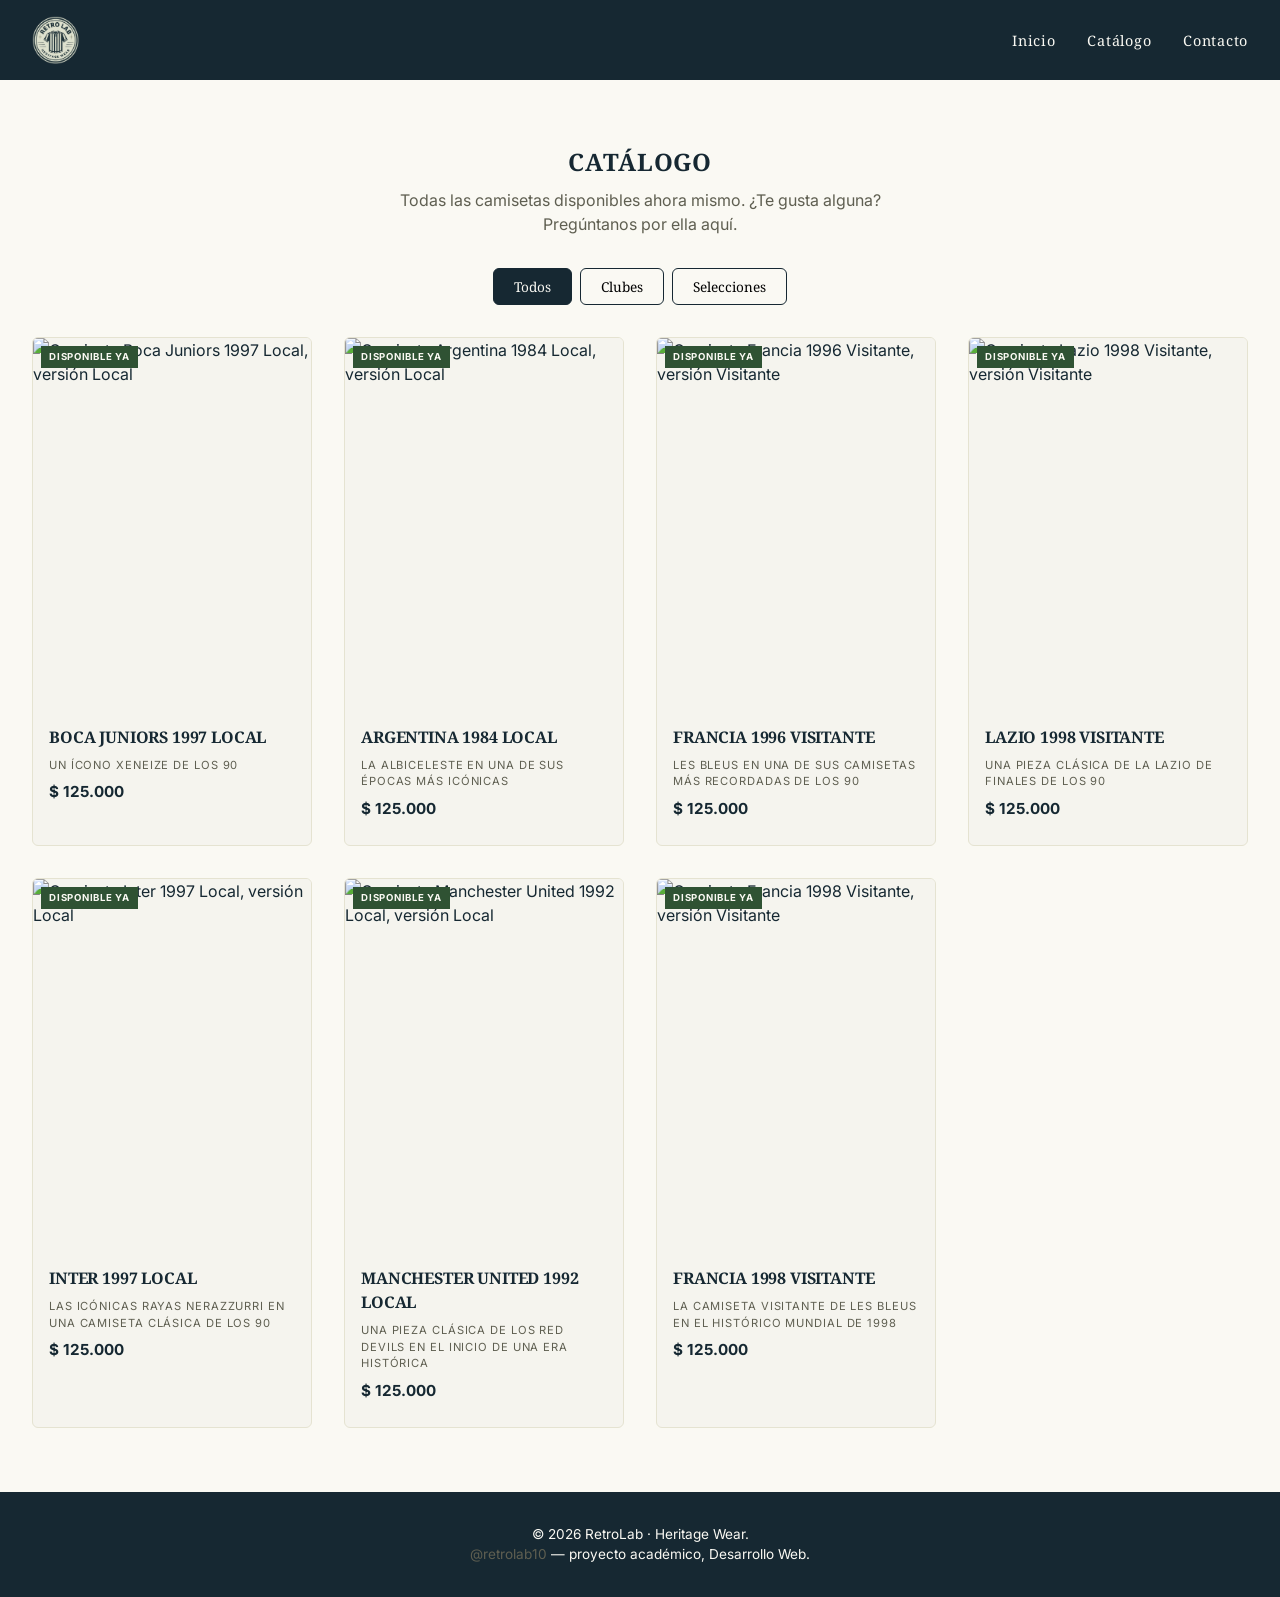
==== catalogo.html @ ea97b3aa "fix: navbar fija al hacer scroll, posición del botón hamburguesa en móvil y catálogo en 2 columnas" ====
<!DOCTYPE html>
<html lang="es">
<head>
  <meta charset="UTF-8">
  <meta name="viewport" content="width=device-width, initial-scale=1.0">
  <title>Catálogo · RetroLab</title>
  <link rel="preconnect" href="https://fonts.googleapis.com">
  <link href="https://fonts.googleapis.com/css2?family=Noto+Serif:ital,wght@0,400;0,600;0,700;1,400&family=Inter:wght@400;500;600;700&display=swap" rel="stylesheet">
  <link rel="stylesheet" href="styles.css">
</head>
<body>

  <header>
    <a href="index.html" class="logo">
      <img src="img/logo-retrolab.png" alt="Logo de RetroLab, sello circular con una camiseta a rayas y el texto Heritage Wear">
    </a>
    <div class="nav-wrapper">
      <button id="menu-toggle" class="menu-toggle" aria-label="Abrir menú" aria-expanded="false">
        <span></span><span></span><span></span>
      </button>
      <nav id="nav-menu">
        <ul>
          <li><a href="index.html#hero">Inicio</a></li>
          <li><a href="catalogo.html">Catálogo</a></li>
          <li><a href="index.html#contacto">Contacto</a></li>
        </ul>
      </nav>
    </div>
  </header>

  <main>

    <section id="catalogo" class="pagina-catalogo">
      <h1>Catálogo</h1>
      <p class="catalogo-intro">Todas las camisetas disponibles ahora mismo. ¿Te gusta alguna? Pregúntanos por ella aquí</a>.</p>

      <div class="filtros" id="filtros">
        <button data-categoria="todos" class="activo">Todos</button>
        <button data-categoria="clubes">Clubes</button>
        <button data-categoria="selecciones">Selecciones</button>
      </div>

      <div class="catalogo-grid" id="catalogo-grid">
      </div>
    </section>

  </main>

  <footer>
    <p>&copy; 2026 RetroLab · Heritage Wear.</p>
    <p><a href="https://www.instagram.com/retrolab10" target="_blank" rel="noopener">@retrolab10</a> — proyecto académico, Desarrollo Web.</p>
  </footer>

  <script src="script.js" defer></script>
</body>
</html>
---- styles.css ----
/* ============================================
   VARIABLES — paleta real de RetroLab
   ============================================ */
:root {
  --color-navy: #162832;     /* texto principal, header, botones */
  --color-cream: #FAF9F3;    /* fondo general */
  --color-paper: #F5F4EE;    /* fondo de imágenes/tarjetas */
  --color-clay: #E5E3D1;     /* bordes suaves, detalles */
  --color-sand: #5F5F51;     /* texto secundario, descripciones */
  --color-slate: #2C3E48;    /* acentos oscuros alternos */

  --fuente-titulo: 'Noto Serif', serif;
  --fuente-texto: 'Inter', sans-serif;

  --espacio-sm: 0.5rem;
  --espacio-md: 1rem;
  --espacio-lg: 2rem;
  --espacio-xl: 4rem;

  --radio-borde: 6px;
}

/* ============================================
   RESET Y BASE
   ============================================ */
* {
  margin: 0;
  padding: 0;
  box-sizing: border-box;
}

body {
  font-family: var(--fuente-texto);
  color: var(--color-navy);
  background-color: var(--color-cream);
  line-height: 1.5;
}

h1, h2, h3 {
  font-family: var(--fuente-titulo);
  text-transform: uppercase;
  letter-spacing: 0.03em;
}

a {
  color: inherit;
  text-decoration: none;
}

img {
  max-width: 100%;
  display: block;
}

/* ============================================
   HEADER Y NAV — Flexbox
   ============================================ */
header {
  display: flex;
  align-items: center;
  justify-content: space-between;
  padding: var(--espacio-md) var(--espacio-lg);
  background-color: var(--color-navy);
  position: sticky;
  top: 0;
  z-index: 1000;
}

.logo img {
  height: 48px;
  width: auto;
}

.nav-wrapper {
  display: flex;
  align-items: center;
  gap: var(--espacio-lg);
}

.menu-toggle {
  display: none;
  flex-direction: column;
  justify-content: space-between;
  width: 26px;
  height: 20px;
  background: none;
  border: none;
  cursor: pointer;
}

.menu-toggle span {
  display: block;
  width: 100%;
  height: 3px;
  background-color: var(--color-cream);
  border-radius: 2px;
}

nav ul {
  display: flex;
  gap: var(--espacio-lg);
  list-style: none;
}

nav a {
  color: var(--color-cream);
  font-family: var(--fuente-titulo);
  font-size: 0.9rem;
  letter-spacing: 0.05em;
}

/* ============================================
   HERO
   ============================================ */
.hero {
  position: relative;
  min-height: 65vh;
  display: flex;
  flex-direction: column;
  align-items: center;
  justify-content: center;
  text-align: center;
  padding: var(--espacio-xl) var(--espacio-lg);
  background-image: linear-gradient(rgba(22, 40, 50, 0.6), rgba(22, 40, 50, 0.6)),
    url('img/hero-camisetas.png');
  background-size: cover;
  background-position: center;
  color: var(--color-cream);
}

.hero-tag {
  font-family: var(--fuente-texto);
  font-size: 0.75rem;
  text-transform: uppercase;
  letter-spacing: 0.25em;
  margin-bottom: var(--espacio-md);
  color: var(--color-clay);
}

.hero h1 {
  font-size: 2rem;
  margin-bottom: var(--espacio-md);
  color: var(--color-cream);
}

.hero p {
  max-width: 500px;
  margin: 0 auto;
}

.btn-hero {
  display: inline-block;
  margin-top: var(--espacio-lg);
  padding: 0.85rem 2rem;
  background-color: var(--color-cream);
  color: var(--color-navy);
  font-family: var(--fuente-titulo);
  font-weight: 700;
  text-transform: uppercase;
  letter-spacing: 0.05em;
  border-radius: var(--radio-borde);
  transition: transform 0.2s ease;
}

.btn-hero:hover {
  transform: translateY(-2px);
}

/* ============================================
   CATÁLOGO — Grid + filtros con Flexbox
   ============================================ */
#catalogo {
  padding: var(--espacio-xl) var(--espacio-lg);
}

#catalogo h1 {
  text-align: center;
  margin-bottom: var(--espacio-sm);
}

.catalogo-intro {
  text-align: center;
  color: var(--color-sand);
  max-width: 500px;
  margin: 0 auto var(--espacio-lg);
}

.catalogo-intro a {
  color: var(--color-navy);
  text-decoration: underline;
}

.filtros {
  display: flex;
  justify-content: center;
  flex-wrap: wrap;
  gap: var(--espacio-sm);
  margin-bottom: var(--espacio-lg);
}

.filtros button {
  padding: 0.5rem 1.25rem;
  border: 1px solid var(--color-navy);
  background-color: transparent;
  border-radius: var(--radio-borde);
  font-family: var(--fuente-titulo);
  font-size: 0.85rem;
  cursor: pointer;
}

.filtros button.activo {
  background-color: var(--color-navy);
  color: var(--color-cream);
}

.catalogo-grid {
  display: grid;
  grid-template-columns: repeat(auto-fill, minmax(230px, 1fr));
  gap: var(--espacio-lg);
}

.camiseta-card {
  background-color: var(--color-paper);
  border: 1px solid var(--color-clay);
  border-radius: var(--radio-borde);
  overflow: hidden;
}

.camiseta-card img {
  width: 100%;
  aspect-ratio: 3 / 4;
  object-fit: contain;
  background-color: var(--color-paper);
}

.imagen-wrapper {
  position: relative;
}

.badge {
  position: absolute;
  top: 8px;
  left: 8px;
  font-size: 0.6rem;
  font-weight: 700;
  text-transform: uppercase;
  letter-spacing: 0.08em;
  padding: 0.25rem 0.5rem;
  color: var(--color-cream);
}

.badge.disponible {
  background-color: #2f5233;
}

.badge.agotado {
  background-color: var(--color-sand);
}

.camiseta-card .info {
  padding: var(--espacio-md);
}

.camiseta-card h3 {
  font-family: var(--fuente-titulo);
  font-size: 1rem;
  font-weight: 700;
  text-transform: uppercase;
  letter-spacing: -0.01em;
  margin-bottom: var(--espacio-sm);
}

.camiseta-card p {
  font-size: 0.7rem;
  color: var(--color-sand);
  text-transform: uppercase;
  letter-spacing: 0.08em;
  margin-bottom: var(--espacio-sm);
}

.camiseta-card .precio {
  color: var(--color-navy);
  font-weight: 700;
  font-size: 0.95rem;
  letter-spacing: normal;
  text-transform: none;
}

/* ============================================
   NOSOTROS Y PEDIDO
   ============================================ */
#nosotros, #contacto {
  padding: var(--espacio-xl) var(--espacio-lg);
  max-width: 700px;
  margin: 0 auto;
  text-align: center;
}

.seccion-tag {
  display: block;
  font-size: 0.75rem;
  text-transform: uppercase;
  letter-spacing: 0.2em;
  color: var(--color-sand);
  margin-bottom: var(--espacio-sm);
}

#nosotros h2 {
  margin-bottom: var(--espacio-md);
}

#nosotros p {
  color: var(--color-sand);
  max-width: 560px;
  margin: 0 auto;
}

.stats {
  display: flex;
  justify-content: center;
  gap: var(--espacio-xl);
  margin-top: var(--espacio-lg);
  padding-top: var(--espacio-lg);
  border-top: 1px solid var(--color-clay);
}

.stat-numero {
  display: block;
  font-family: var(--fuente-titulo);
  font-size: 1.8rem;
  font-weight: 700;
  color: var(--color-navy);
}

.stat-label {
  display: block;
  font-size: 0.75rem;
  text-transform: uppercase;
  letter-spacing: 0.05em;
  color: var(--color-sand);
  margin-top: 0.25rem;
}

.redes {
  display: flex;
  justify-content: center;
  gap: var(--espacio-md);
  margin-top: var(--espacio-lg);
}

.btn-red {
  display: inline-flex;
  align-items: center;
  gap: 0.5rem;
  padding: 0.6rem 1.4rem;
  border: 1px solid var(--color-navy);
  border-radius: 999px;
  font-size: 0.85rem;
  font-weight: 600;
  color: var(--color-navy);
  transition: background-color 0.2s ease, color 0.2s ease;
}

.btn-red:hover {
  background-color: var(--color-navy);
  color: var(--color-cream);
}

/* ============================================
   TESTIMONIOS
   ============================================ */
#testimonios {
  padding: var(--espacio-xl) var(--espacio-lg);
  text-align: center;
}

.testimonios-scroll {
  display: flex;
  gap: var(--espacio-md);
  overflow-x: auto;
  padding: var(--espacio-lg) var(--espacio-sm);
  margin-top: var(--espacio-md);
  scroll-snap-type: x mandatory;
}

@media (min-width: 768px) {
  .testimonios-scroll {
    flex-wrap: wrap;
    justify-content: center;
    overflow-x: visible;
  }
}

.testimonio-card {
  flex: 0 0 340px;
  scroll-snap-align: start;
  background-color: var(--color-paper);
  border: 1px solid var(--color-clay);
  border-radius: var(--radio-borde);
  overflow: hidden;
}

.testimonio-card img {
  width: 100%;
  display: block;
}

#contacto h2 {
  margin-bottom: var(--espacio-sm);
}

.campo {
  display: flex;
  flex-direction: column;
  margin-bottom: var(--espacio-md);
}

.campo label {
  margin-bottom: var(--espacio-sm);
  font-size: 0.9rem;
}

.campo input,
.campo select,
.campo textarea {
  padding: 0.6rem;
  border: 1px solid var(--color-navy);
  border-radius: var(--radio-borde);
  font-family: var(--fuente-texto);
}

.campo input.invalido {
  border-color: #b02a2a;
}

.error {
  display: block;
  min-height: 1.1rem;
  color: #b02a2a;
  font-size: 0.8rem;
  margin-top: var(--espacio-sm);
}

.mensaje-exito {
  color: #2f5233;
  font-size: 0.9rem;
  margin-top: var(--espacio-md);
}

#form-contacto button {
  padding: 0.75rem 1.5rem;
  background-color: var(--color-navy);
  color: var(--color-cream);
  border: none;
  border-radius: var(--radio-borde);
  font-family: var(--fuente-titulo);
  cursor: pointer;
}

/* ============================================
   FOOTER
   ============================================ */
footer {
  text-align: center;
  padding: var(--espacio-lg);
  background-color: var(--color-navy);
  color: var(--color-cream);
  font-size: 0.85rem;
}

footer a {
  color: var(--color-sand);
}

/* ============================================
   RESPONSIVE — mobile primero
   ============================================ */

/* Menú hamburguesa visible solo en móvil */
@media (max-width: 767px) {
  .menu-toggle {
    display: flex;
  }

  nav ul {
    display: none;
    position: absolute;
    top: 72px;
    left: 0;
    right: 0;
    flex-direction: column;
    background-color: var(--color-navy);
    padding: var(--espacio-md);
    text-align: center;
  }

  nav ul.nav-abierto {
    display: flex;
  }

  .catalogo-grid {
    grid-template-columns: repeat(2, 1fr);
    gap: var(--espacio-sm);
  }
}

/* Tablet */
@media (min-width: 768px) and (max-width: 1023px) {
  .catalogo-grid {
    grid-template-columns: repeat(3, 1fr);
  }
}

/* Escritorio */
@media (min-width: 1024px) {
  .hero h1 {
    font-size: 2.75rem;
  }

  .catalogo-grid {
    grid-template-columns: repeat(4, 1fr);
  }
}
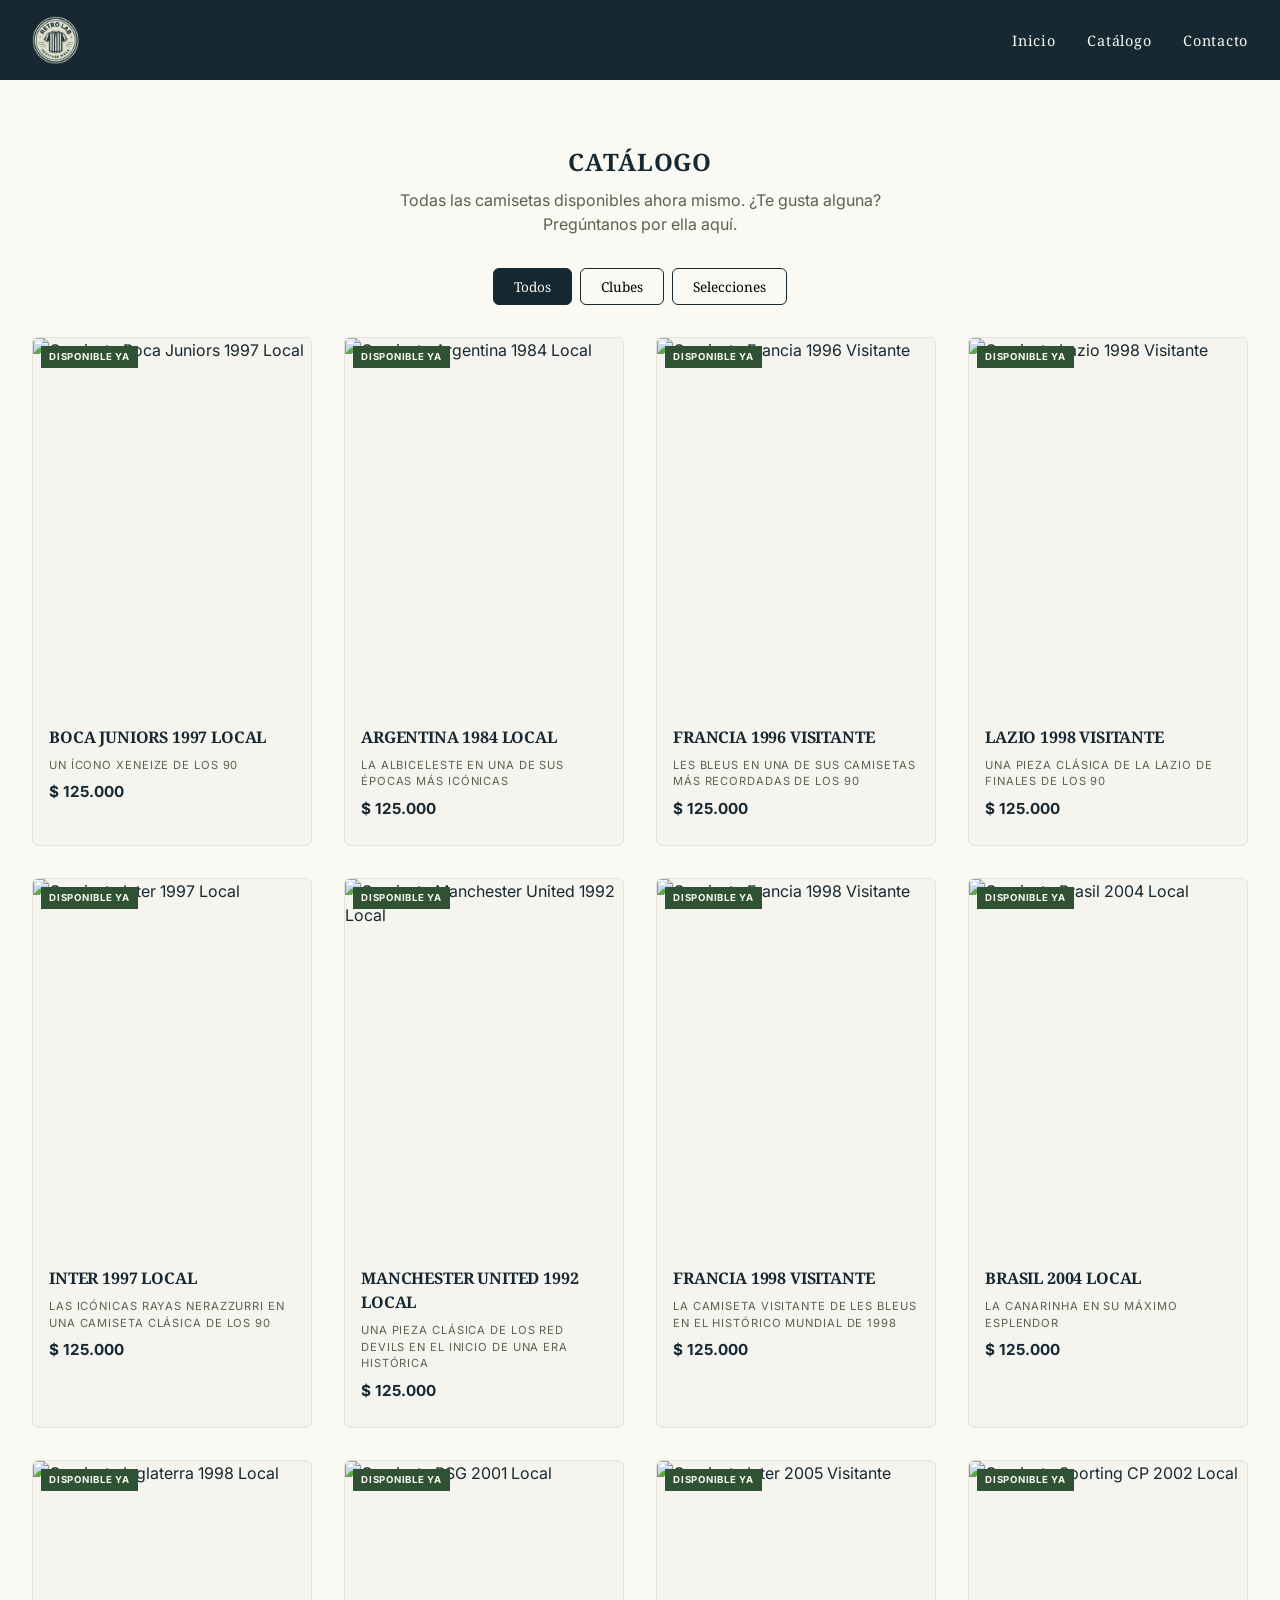
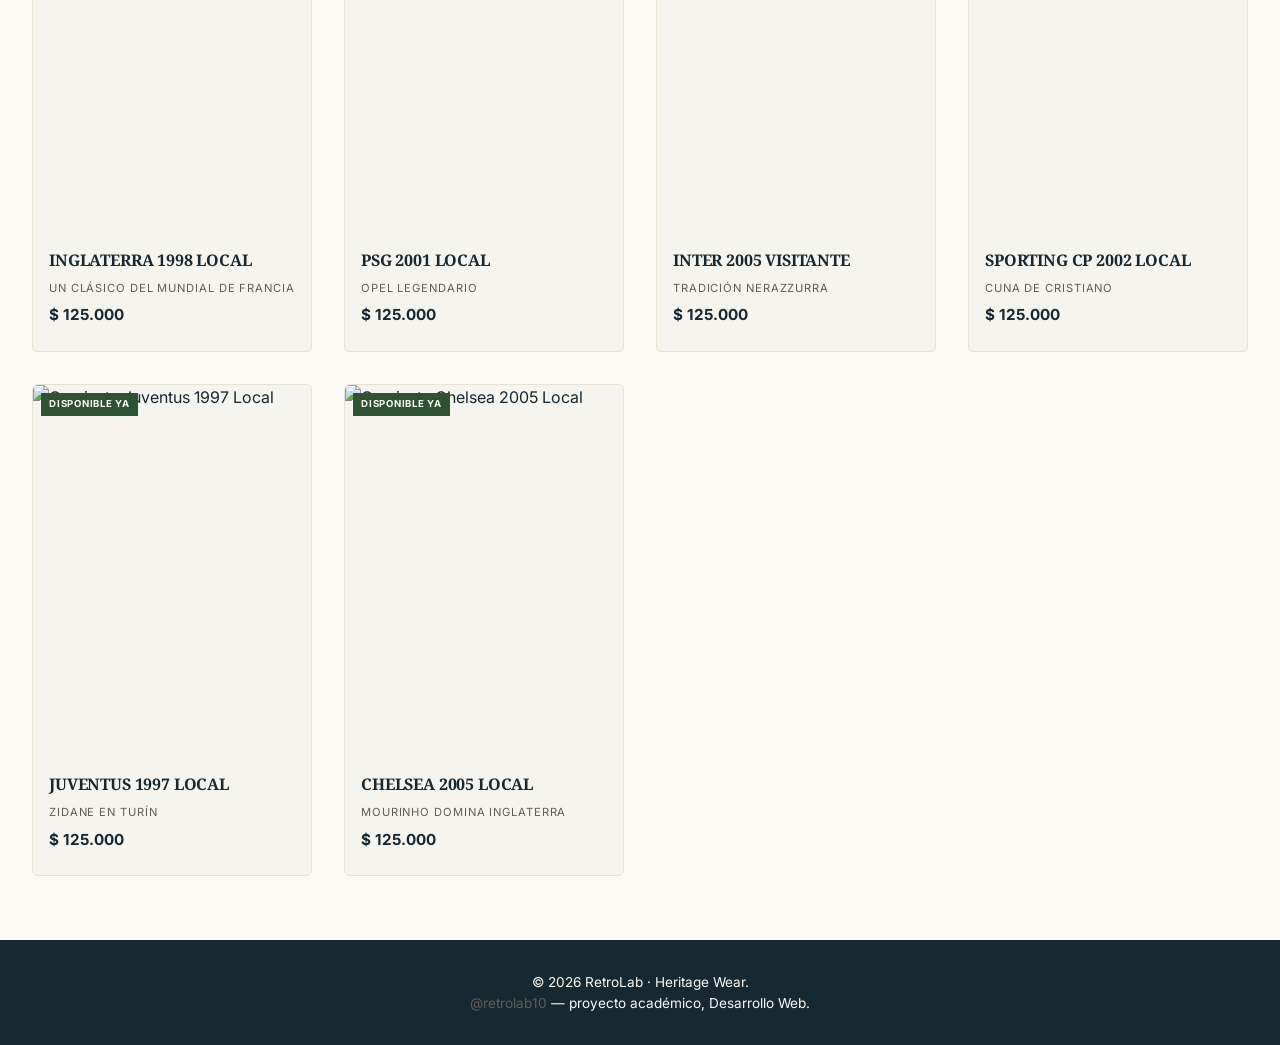
==== commit 153d0348: "fix: pequeño error al validar el html" ====
--- a/catalogo.html
+++ b/catalogo.html
@@ -32,7 +32,7 @@
 
     <section id="catalogo" class="pagina-catalogo">
       <h1>Catálogo</h1>
-      <p class="catalogo-intro">Todas las camisetas disponibles ahora mismo. ¿Te gusta alguna? Pregúntanos por ella aquí</a>.</p>
+      <p class="catalogo-intro">Todas las camisetas disponibles ahora mismo. ¿Te gusta alguna? Pregúntanos por ella aquí.</p>
 
       <div class="filtros" id="filtros">
         <button data-categoria="todos" class="activo">Todos</button>
